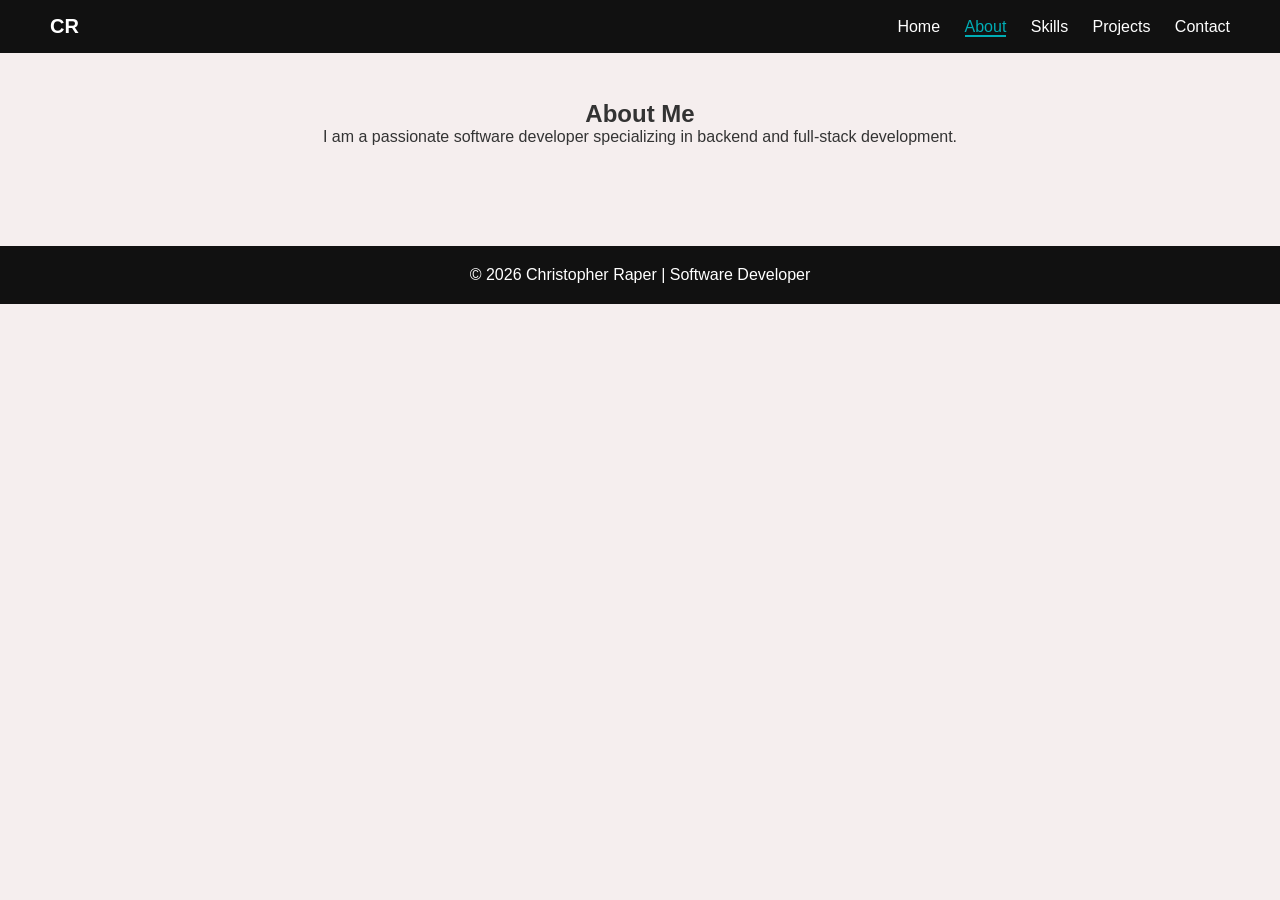
==== about.html @ 8ebdbdd8 "123" ====
<!DOCTYPE html>
<html lang="en">
<head>
    <meta charset="UTF-8">
    <meta name="viewport" content="width=device-width, initial-scale=1.0">
    <title>Christopher Raper | About</title>
    <link rel="stylesheet" href="style.css">
</head>
<body>

<header>
    <div class="logo">CR</div>
    <nav id="nav">
        <a href="index.html">Home</a>
        <a href="about.html" class="active">About</a>
        <a href="skills.html">Skills</a>
        <a href="projects.html">Projects</a>
        <a href="contact.html">Contact</a>
    </nav>
    <div class="menu-toggle" onclick="toggleMenu()">☰</div>
</header>

<section id="about" class="section">
    <h2>About Me</h2>
    <p>
        I am a passionate software developer specializing in backend and full-stack development.
    </p>
</section>

<footer>
    <p>© 2026 Christopher Raper | Software Developer</p>
</footer>

<script src="script.js"></script>
</body>
</html>
---- style.css ----
* {
    margin: 0;
    padding: 0;
    box-sizing: border-box;
    font-family: Arial, sans-serif;
}

body {
    background: #f5eeee;
    color: #333;
}

header {
    display: flex;
    justify-content: space-between;
    align-items: center;
    padding: 15px 50px;
    background: #111;
    color: white;
    position: fixed;
    width: 100%;
    top: 0;
}

.logo {
    font-size: 20px;
    font-weight: bold;
}

nav a {
    margin-left: 20px;
    color: white;
    text-decoration: none;
}

nav a:hover {
    color: #00adb5;
}

nav a.active {
    color: #00adb5;
    border-bottom: 2px solid #00adb5;
}

.menu-toggle {
    display: none;
    font-size: 24px;
    cursor: pointer;
}

.hero {
    height: 100vh;
    display: flex;
    flex-direction: column;
    justify-content: center;
    align-items: center;
    background: linear-gradient(to right, #00adb5, #393e46);
    color: white;
    text-align: center;
    padding: 20px;
}

.hero span {
    color: #ffdd57;
}

.hero button {
    margin-top: 20px;
    padding: 10px 20px;
    border: none;
    background: #ffdd57;
    cursor: pointer;
    font-weight: bold;
}

.section {
    padding: 100px 50px;
    text-align: center;
}

.dark {
    background: #222;
    color: white;
}

.skills-container {
    display: flex;
    flex-wrap: wrap;
    justify-content: center;
    gap: 15px;
}

.skill {
    background: #00adb5;
    padding: 10px 20px;
    border-radius: 20px;
    color: white;
}

.project-grid {
    display: grid;
    grid-template-columns: repeat(auto-fit, minmax(250px, 1fr));
    gap: 20px;
}

.project-card {
    background: white;
    padding: 20px;
    border-radius: 10px;
    transition: 0.3s;
}

.project-card:hover {
    transform: translateY(-5px);
}

form {
    display: flex;
    flex-direction: column;
    gap: 15px;
    max-width: 400px;
    margin: auto;
}

form input, form textarea {
    padding: 10px;
    border: none;
    border-radius: 5px;
}

form button {
    padding: 10px;
    background: #00adb5;
    border: none;
    color: white;
    cursor: pointer;
}

footer {
    text-align: center;
    padding: 20px;
    background: #111;
    color: white;
}

@media(max-width: 768px) {
    nav {
        display: none;
        flex-direction: column;
        background: #111;
        position: absolute;
        top: 60px;
        right: 0;
        width: 200px;
    }

    nav.active {
        display: flex;
    }

    .menu-toggle {
        display: block;
    }
}
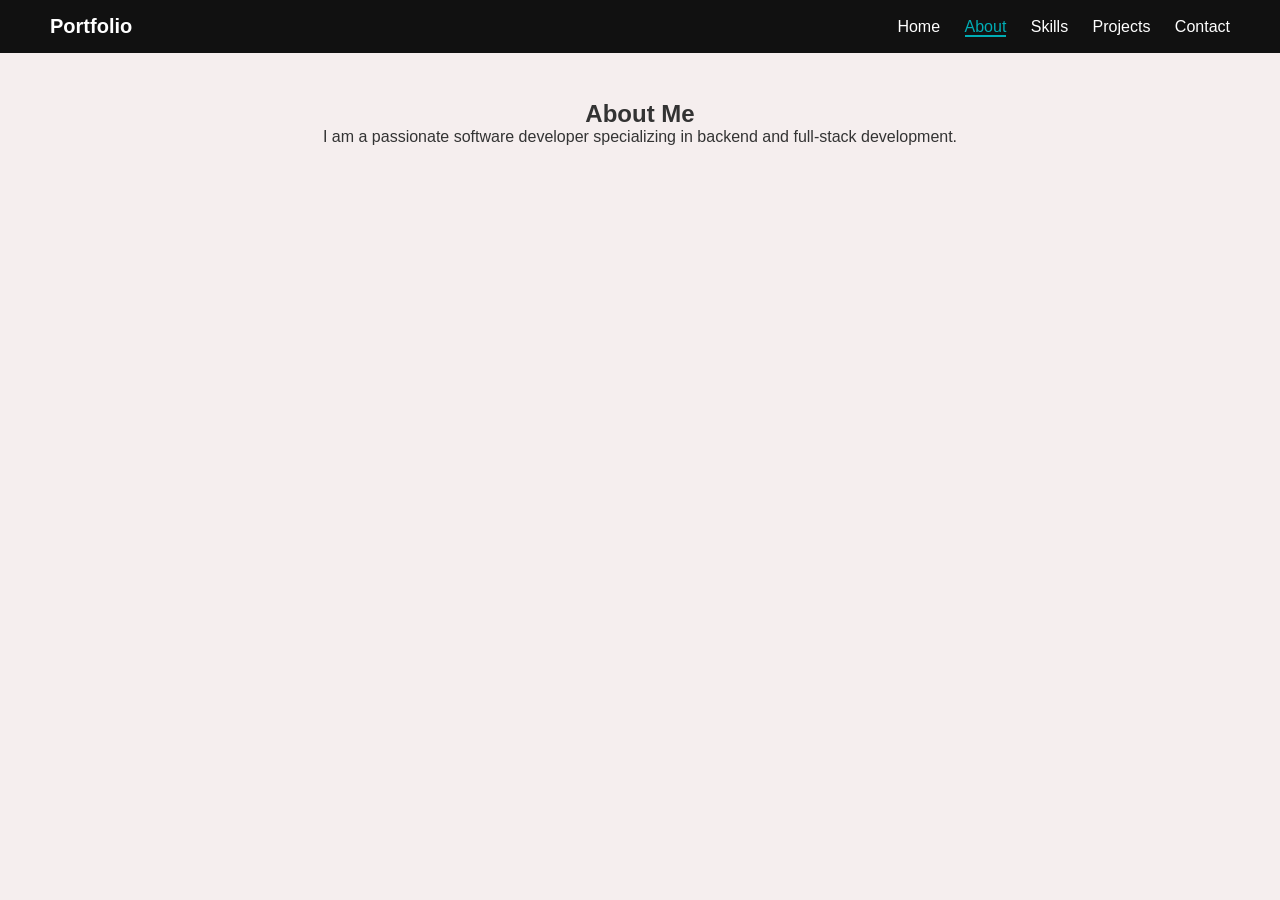
==== commit bebb0b7a: "1234567" ====
--- a/about.html
+++ b/about.html
@@ -9,7 +9,7 @@
 <body>
 
 <header>
-    <div class="logo">CR</div>
+    <div class="logo">Portfolio</div>
     <nav id="nav">
         <a href="index.html">Home</a>
         <a href="about.html" class="active">About</a>
@@ -27,10 +27,6 @@
     </p>
 </section>
 
-<footer>
-    <p>© 2026 Christopher Raper | Software Developer</p>
-</footer>
-
 <script src="script.js"></script>
 </body>
 </html>
--- a/style.css
+++ b/style.css
@@ -54,7 +54,7 @@
     flex-direction: column;
     justify-content: center;
     align-items: center;
-    background: linear-gradient(to right, #00adb5, #393e46);
+    background:#00adb5;
     color: white;
     text-align: center;
     padding: 20px;
@@ -113,7 +113,23 @@
 .project-card:hover {
     transform: translateY(-5px);
 }
+.school-grid {
+    display: grid;
+    grid-template-columns: repeat(auto-fit, minmax(250px, 1fr));
+    gap: 20px;
+    weight: bold;
+}
 
+.school-card {
+    background: white;
+    padding: 20px;
+    border-radius: 10px;
+    transition: 0.3s;
+}
+
+.school-card:hover {
+    transform: translateY(-5px);
+}
 form {
     display: flex;
     flex-direction: column;
@@ -161,4 +177,14 @@
     .menu-toggle {
         display: block;
     }
+    . {
+        width: 100%;
+        height: auto;
+        margin-bottom: 20px;
+    }
+    .profile-pic {
+        width: 150px;
+        height: auto
+        border-radius: 50%;
+    }
 }
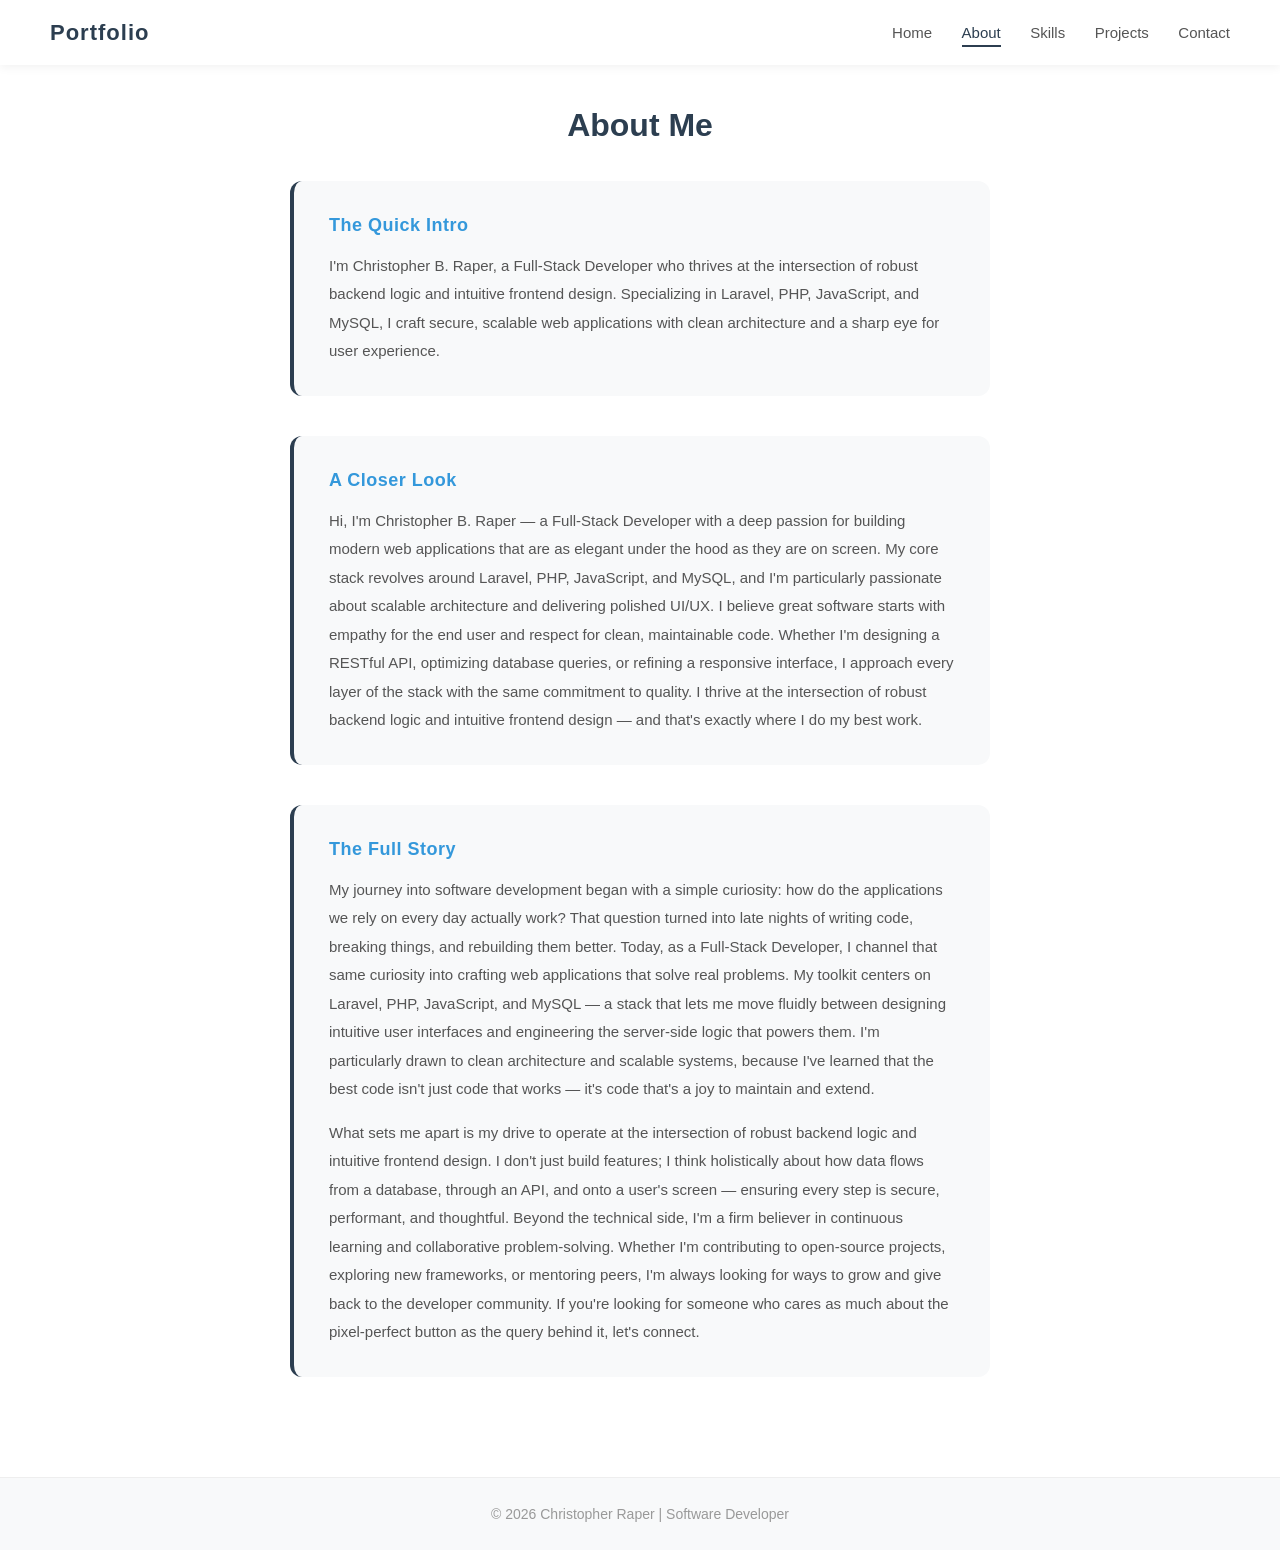
==== commit 97c951b6: "123234" ====
--- a/about.html
+++ b/about.html
@@ -22,10 +22,37 @@
 
 <section id="about" class="section">
     <h2>About Me</h2>
-    <p>
-        I am a passionate software developer specializing in backend and full-stack development.
-    </p>
+
+   
+    <div class="about-version">
+        <h3 class="version-label">The Quick Intro</h3>
+        <p>
+            I'm Christopher B. Raper, a Full-Stack Developer who thrives at the intersection of robust backend logic and intuitive frontend design. Specializing in Laravel, PHP, JavaScript, and MySQL, I craft secure, scalable web applications with clean architecture and a sharp eye for user experience.
+        </p>
+    </div>
+
+    
+    <div class="about-version">
+        <h3 class="version-label">A Closer Look</h3>
+        <p>
+            Hi, I'm Christopher B. Raper — a Full-Stack Developer with a deep passion for building modern web applications that are as elegant under the hood as they are on screen. My core stack revolves around Laravel, PHP, JavaScript, and MySQL, and I'm particularly passionate about scalable architecture and delivering polished UI/UX. I believe great software starts with empathy for the end user and respect for clean, maintainable code. Whether I'm designing a RESTful API, optimizing database queries, or refining a responsive interface, I approach every layer of the stack with the same commitment to quality. I thrive at the intersection of robust backend logic and intuitive frontend design — and that's exactly where I do my best work.
+        </p> 
+    </div>
+
+    <div class="about-version">
+        <h3 class="version-label">The Full Story</h3>
+        <p>
+            My journey into software development began with a simple curiosity: how do the applications we rely on every day actually work? That question turned into late nights of writing code, breaking things, and rebuilding them better. Today, as a Full-Stack Developer, I channel that same curiosity into crafting web applications that solve real problems. My toolkit centers on Laravel, PHP, JavaScript, and MySQL — a stack that lets me move fluidly between designing intuitive user interfaces and engineering the server-side logic that powers them. I'm particularly drawn to clean architecture and scalable systems, because I've learned that the best code isn't just code that works — it's code that's a joy to maintain and extend.
+        </p>
+        <p>
+            What sets me apart is my drive to operate at the intersection of robust backend logic and intuitive frontend design. I don't just build features; I think holistically about how data flows from a database, through an API, and onto a user's screen — ensuring every step is secure, performant, and thoughtful. Beyond the technical side, I'm a firm believer in continuous learning and collaborative problem-solving. Whether I'm contributing to open-source projects, exploring new frameworks, or mentoring peers, I'm always looking for ways to grow and give back to the developer community. If you're looking for someone who cares as much about the pixel-perfect button as the query behind it, let's connect.
+        </p>
+    </div>
 </section>
+
+<footer>
+    <p>&copy; 2026 Christopher Raper | Software Developer</p>
+</footer>
 
 <script src="script.js"></script>
 </body>
--- a/style.css
+++ b/style.css
@@ -2,172 +2,441 @@
     margin: 0;
     padding: 0;
     box-sizing: border-box;
-    font-family: Arial, sans-serif;
+    font-family: 'Segoe UI', Arial, sans-serif;
 }
 
 body {
-    background: #f5eeee;
+    background: #ffffff;
     color: #333;
-}
-
+    line-height: 1.6;
+}
+
+/* ===== HEADER / NAV ===== */
 header {
     display: flex;
     justify-content: space-between;
     align-items: center;
     padding: 15px 50px;
-    background: #111;
-    color: white;
+    background: #ffffff;
+    color: #333;
     position: fixed;
     width: 100%;
     top: 0;
+    z-index: 1000;
+    box-shadow: 0 2px 10px rgba(0, 0, 0, 0.06);
 }
 
 .logo {
-    font-size: 20px;
-    font-weight: bold;
+    font-size: 22px;
+    font-weight: 700;
+    color: #2c3e50;
+    letter-spacing: 1px;
 }
 
 nav a {
-    margin-left: 20px;
-    color: white;
+    margin-left: 25px;
+    color: #555;
     text-decoration: none;
+    font-weight: 500;
+    font-size: 15px;
+    transition: color 0.3s;
 }
 
 nav a:hover {
-    color: #00adb5;
+    color: #2c3e50;
 }
 
 nav a.active {
-    color: #00adb5;
-    border-bottom: 2px solid #00adb5;
+    color: #2c3e50;
+    border-bottom: 2px solid #2c3e50;
+    padding-bottom: 4px;
 }
 
 .menu-toggle {
     display: none;
     font-size: 24px;
     cursor: pointer;
-}
-
+    color: #333;
+}
+
+/* ===== HERO / HOME ===== */
 .hero {
     height: 100vh;
     display: flex;
-    flex-direction: column;
+    flex-direction: row;
     justify-content: center;
     align-items: center;
-    background:#00adb5;
-    color: white;
-    text-align: center;
-    padding: 20px;
-}
-
-.hero span {
-    color: #ffdd57;
-}
-
-.hero button {
-    margin-top: 20px;
-    padding: 10px 20px;
-    border: none;
-    background: #ffdd57;
+    background: #ffffff;
+    color: #333;
+    text-align: left;
+    padding: 80px 80px 20px;
+    gap: 60px;
+}
+
+.hero-text {
+    max-width: 500px;
+}
+
+.hero-text h1 {
+    font-size: 42px;
+    font-weight: 700;
+    color: #2c3e50;
+    margin-bottom: 10px;
+}
+
+.hero-text h1 span {
+    color: #3498db;
+}
+
+.hero-text h2 {
+    font-size: 22px;
+    font-weight: 400;
+    color: #7f8c8d;
+    margin-bottom: 15px;
+}
+
+.hero-text p {
+    font-size: 16px;
+    color: #666;
+    line-height: 1.7;
+    margin-bottom: 25px;
+}
+
+.hero-text .btn {
+    display: inline-block;
+    margin-top: 10px;
+    padding: 12px 30px;
+    border: 2px solid #2c3e50;
+    background: #2c3e50;
+    color: #fff;
     cursor: pointer;
-    font-weight: bold;
-}
-
+    font-weight: 600;
+    font-size: 15px;
+    border-radius: 5px;
+    text-decoration: none;
+    transition: all 0.3s;
+}
+
+.hero-text .btn:hover {
+    background: transparent;
+    color: #2c3e50;
+}
+
+.hero-image {
+    flex-shrink: 0;
+}
+
+.hero-image img {
+    width: 280px;
+    height: 280px;
+    object-fit: cover;
+    border-radius: 50%;
+    border: 5px solid #ecf0f1;
+    box-shadow: 0 10px 30px rgba(0, 0, 0, 0.08);
+}
+
+/* ===== SECTIONS ===== */
 .section {
     padding: 100px 50px;
     text-align: center;
+    background: #ffffff;
+}
+
+.section h2 {
+    font-size: 32px;
+    color: #2c3e50;
+    margin-bottom: 30px;
+    font-weight: 700;
+}
+
+.section p {
+    font-size: 16px;
+    color: #666;
+    max-width: 600px;
+    margin: 0 auto;
+    line-height: 1.8;
 }
 
 .dark {
-    background: #222;
-    color: white;
+    background: #f8f9fa;
+    color: #333;
+}
+
+/* ===== ABOUT VERSIONS ===== */
+.about-version {
+    max-width: 700px;
+    margin: 0 auto 40px;
+    padding: 30px 35px;
+    background: #f8f9fa;
+    border-radius: 12px;
+    border-left: 4px solid #2c3e50;
+    text-align: left;
+    transition: transform 0.3s, box-shadow 0.3s;
+}
+
+.about-version:hover {
+    transform: translateY(-3px);
+    box-shadow: 0 8px 25px rgba(0, 0, 0, 0.07);
+}
+
+.about-version:last-child {
+    margin-bottom: 0;
+}
+
+.version-label {
+    font-size: 18px;
+    color: #3498db;
+    margin-bottom: 12px;
+    font-weight: 600;
+    letter-spacing: 0.5px;
+}
+
+.about-version p {
+    font-size: 15px;
+    color: #555;
+    line-height: 1.9;
+    max-width: none;
+    text-align: left;
+    margin-bottom: 15px;
+}
+
+.about-version p:last-child {
+    margin-bottom: 0;
+}
+
+/* ===== SKILLS ===== */
+.section-subtitle {
+    font-size: 15px;
+    color: #888;
+    max-width: 500px;
+    margin: -10px auto 35px;
+    line-height: 1.6;
+}
+
+.skill-category {
+    max-width: 750px;
+    margin: 0 auto 35px;
+    text-align: center;
+}
+
+.category-title {
+    font-size: 20px;
+    color: #2c3e50;
+    font-weight: 700;
+    margin-bottom: 4px;
+}
+
+.category-value {
+    font-size: 14px;
+    color: #999;
+    margin-bottom: 14px;
+    font-style: italic;
 }
 
 .skills-container {
     display: flex;
     flex-wrap: wrap;
     justify-content: center;
-    gap: 15px;
+    gap: 12px;
+    margin-top: 10px;
 }
 
 .skill {
-    background: #00adb5;
-    padding: 10px 20px;
-    border-radius: 20px;
+    background: #2c3e50;
+    padding: 10px 24px;
+    border-radius: 25px;
     color: white;
-}
-
+    font-size: 14px;
+    font-weight: 500;
+    transition: all 0.3s;
+}
+
+.skill:hover {
+    background: #3498db;
+    transform: translateY(-2px);
+}
+
+.skill.soft {
+    background: #16a085;
+}
+
+.skill.soft:hover {
+    background: #1abc9c;
+}
+
+.skill.learning {
+    background: transparent;
+    border: 2px dashed #3498db;
+    color: #3498db;
+}
+
+.skill.learning:hover {
+    background: #3498db;
+    color: #fff;
+    border-color: #3498db;
+}
+
+/* ===== DETAILED BREAKDOWN ===== */
+.detail-grid {
+    display: grid;
+    grid-template-columns: repeat(auto-fit, minmax(300px, 1fr));
+    gap: 25px;
+    max-width: 900px;
+    margin: 0 auto;
+}
+
+.detail-card {
+    background: #f8f9fa;
+    padding: 28px 25px;
+    border-radius: 12px;
+    border: 1px solid #e8e8e8;
+    text-align: left;
+    transition: transform 0.3s, box-shadow 0.3s;
+}
+
+.detail-card:hover {
+    transform: translateY(-4px);
+    box-shadow: 0 10px 25px rgba(0, 0, 0, 0.07);
+}
+
+.detail-card h3 {
+    color: #2c3e50;
+    font-size: 18px;
+    margin-bottom: 14px;
+    padding-bottom: 10px;
+    border-bottom: 2px solid #3498db;
+}
+
+.detail-card ul {
+    list-style: none;
+    padding: 0;
+}
+
+.detail-card ul li {
+    font-size: 14px;
+    color: #555;
+    line-height: 1.7;
+    padding: 5px 0;
+    border-bottom: 1px solid #eee;
+}
+
+.detail-card ul li:last-child {
+    border-bottom: none;
+}
+
+.detail-card ul li strong {
+    color: #2c3e50;
+}
+
+/* ===== PROJECTS ===== */
 .project-grid {
     display: grid;
-    grid-template-columns: repeat(auto-fit, minmax(250px, 1fr));
-    gap: 20px;
+    grid-template-columns: repeat(auto-fit, minmax(280px, 1fr));
+    gap: 25px;
+    margin-top: 20px;
 }
 
 .project-card {
-    background: white;
-    padding: 20px;
-    border-radius: 10px;
-    transition: 0.3s;
+    background: #ffffff;
+    padding: 30px 25px;
+    border-radius: 12px;
+    transition: all 0.3s;
+    border: 1px solid #e8e8e8;
+    text-align: left;
+}
+
+.project-card h3 {
+    color: #2c3e50;
+    margin-bottom: 10px;
+    font-size: 18px;
+}
+
+.project-card p {
+    color: #777;
+    font-size: 14px;
+    line-height: 1.6;
+    text-align: left;
+    max-width: none;
 }
 
 .project-card:hover {
     transform: translateY(-5px);
-}
-.school-grid {
-    display: grid;
-    grid-template-columns: repeat(auto-fit, minmax(250px, 1fr));
-    gap: 20px;
-    weight: bold;
-}
-
-.school-card {
-    background: white;
-    padding: 20px;
-    border-radius: 10px;
-    transition: 0.3s;
-}
-
-.school-card:hover {
-    transform: translateY(-5px);
-}
+    box-shadow: 0 10px 30px rgba(0, 0, 0, 0.08);
+    border-color: #d0d0d0;
+}
+
+/* ===== CONTACT FORM ===== */
 form {
     display: flex;
     flex-direction: column;
     gap: 15px;
-    max-width: 400px;
-    margin: auto;
+    max-width: 450px;
+    margin: 30px auto 0;
 }
 
 form input, form textarea {
-    padding: 10px;
-    border: none;
-    border-radius: 5px;
+    padding: 12px 15px;
+    border: 1px solid #ddd;
+    border-radius: 8px;
+    font-size: 14px;
+    background: #f9f9f9;
+    transition: border-color 0.3s;
+}
+
+form input:focus, form textarea:focus {
+    outline: none;
+    border-color: #2c3e50;
+    background: #fff;
 }
 
 form button {
-    padding: 10px;
-    background: #00adb5;
+    padding: 12px;
+    background: #2c3e50;
     border: none;
     color: white;
     cursor: pointer;
-}
-
+    font-size: 15px;
+    font-weight: 600;
+    border-radius: 8px;
+    transition: background 0.3s;
+}
+
+form button:hover {
+    background: #3498db;
+}
+
+/* ===== FOOTER ===== */
 footer {
     text-align: center;
-    padding: 20px;
-    background: #111;
-    color: white;
-}
-
+    padding: 25px;
+    background: #f8f9fa;
+    color: #999;
+    font-size: 14px;
+    border-top: 1px solid #eee;
+}
+
+/* ===== RESPONSIVE ===== */
 @media(max-width: 768px) {
+    header {
+        padding: 15px 25px;
+    }
+
     nav {
         display: none;
         flex-direction: column;
-        background: #111;
+        background: #ffffff;
         position: absolute;
         top: 60px;
         right: 0;
         width: 200px;
+        box-shadow: 0 5px 15px rgba(0, 0, 0, 0.1);
+        padding: 15px 0;
+    }
+
+    nav a {
+        margin: 0;
+        padding: 10px 25px;
+        display: block;
     }
 
     nav.active {
@@ -177,14 +446,36 @@
     .menu-toggle {
         display: block;
     }
-    . {
-        width: 100%;
-        height: auto;
-        margin-bottom: 20px;
-    }
-    .profile-pic {
-        width: 150px;
-        height: auto
-        border-radius: 50%;
-    }
-}
+
+    .hero {
+        flex-direction: column-reverse;
+        text-align: center;
+        padding: 100px 30px 40px;
+        gap: 30px;
+    }
+
+    .hero-text {
+        text-align: center;
+    }
+
+    .hero-text h1 {
+        font-size: 30px;
+    }
+
+    .hero-image img {
+        width: 200px;
+        height: 200px;
+    }
+
+    .section {
+        padding: 60px 25px;
+    }
+
+    .detail-grid {
+        grid-template-columns: 1fr;
+    }
+
+    .skill-category {
+        margin-bottom: 25px;
+    }
+}
